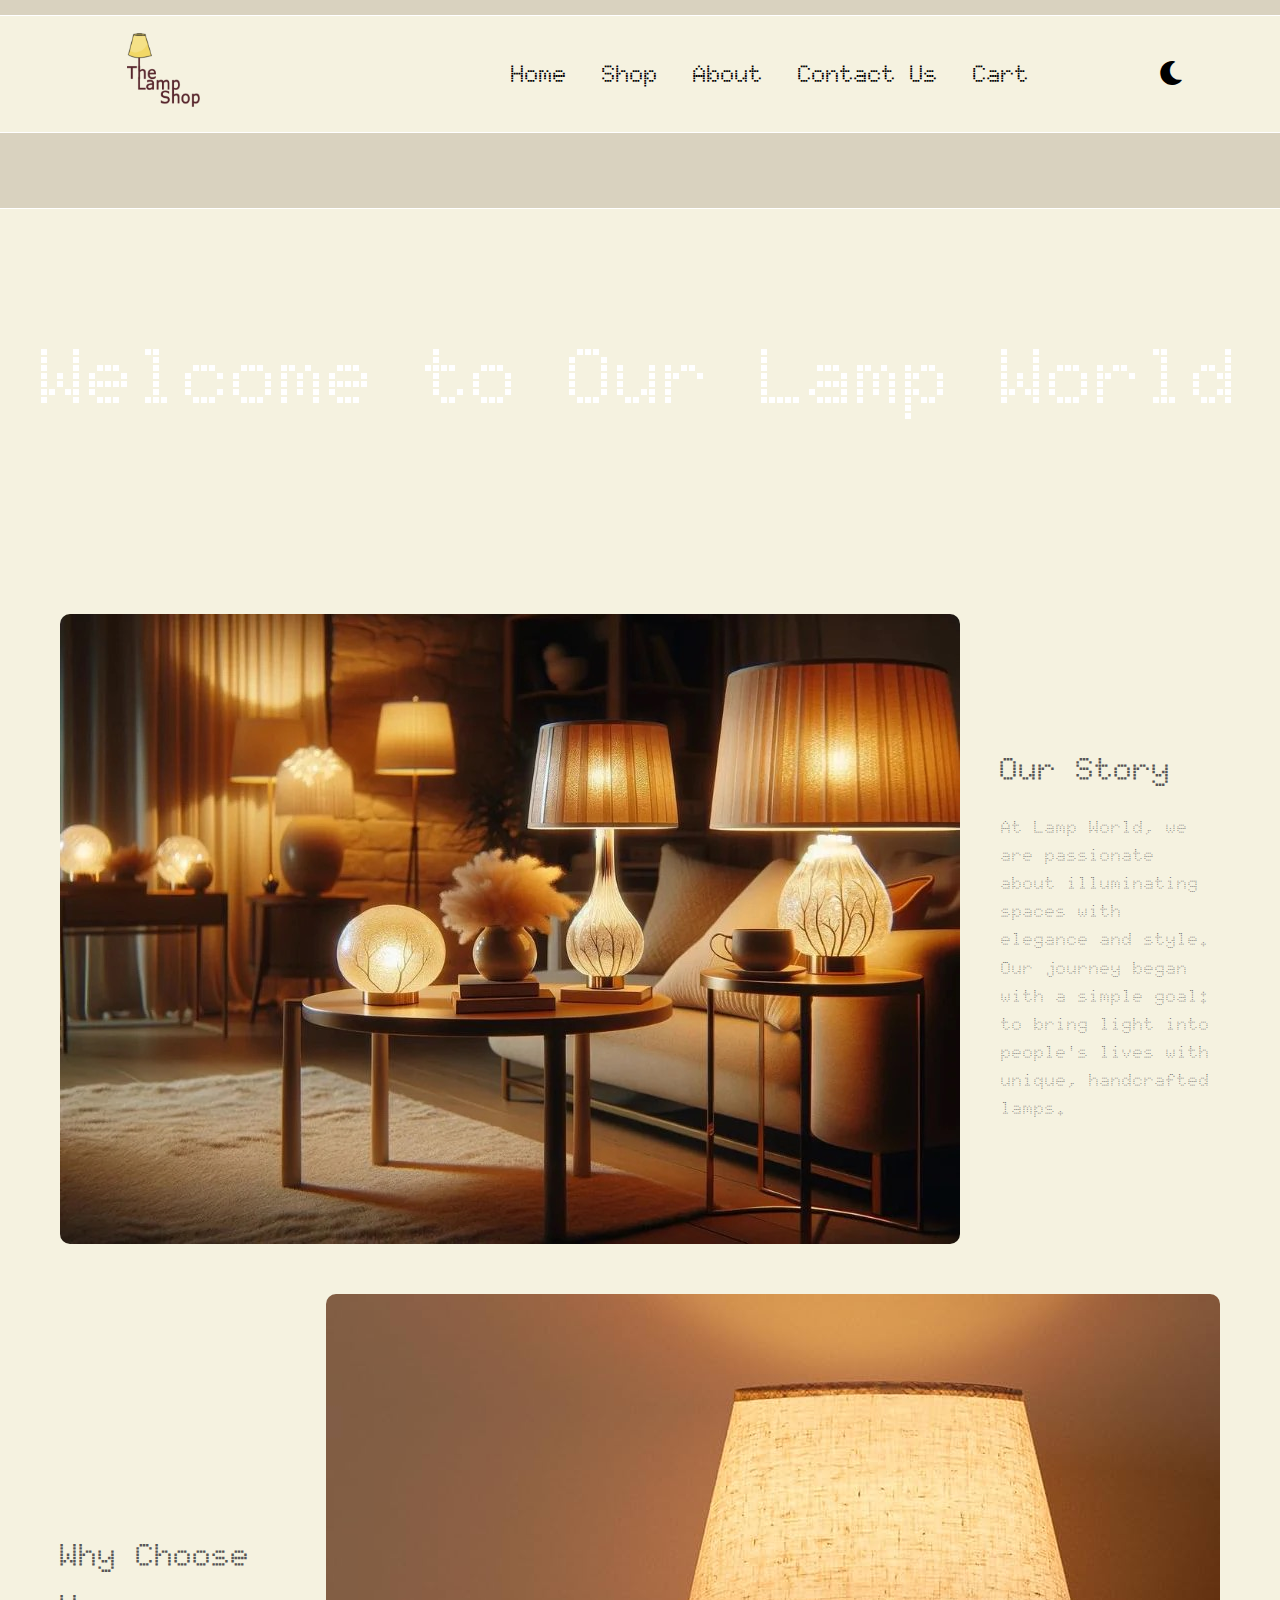
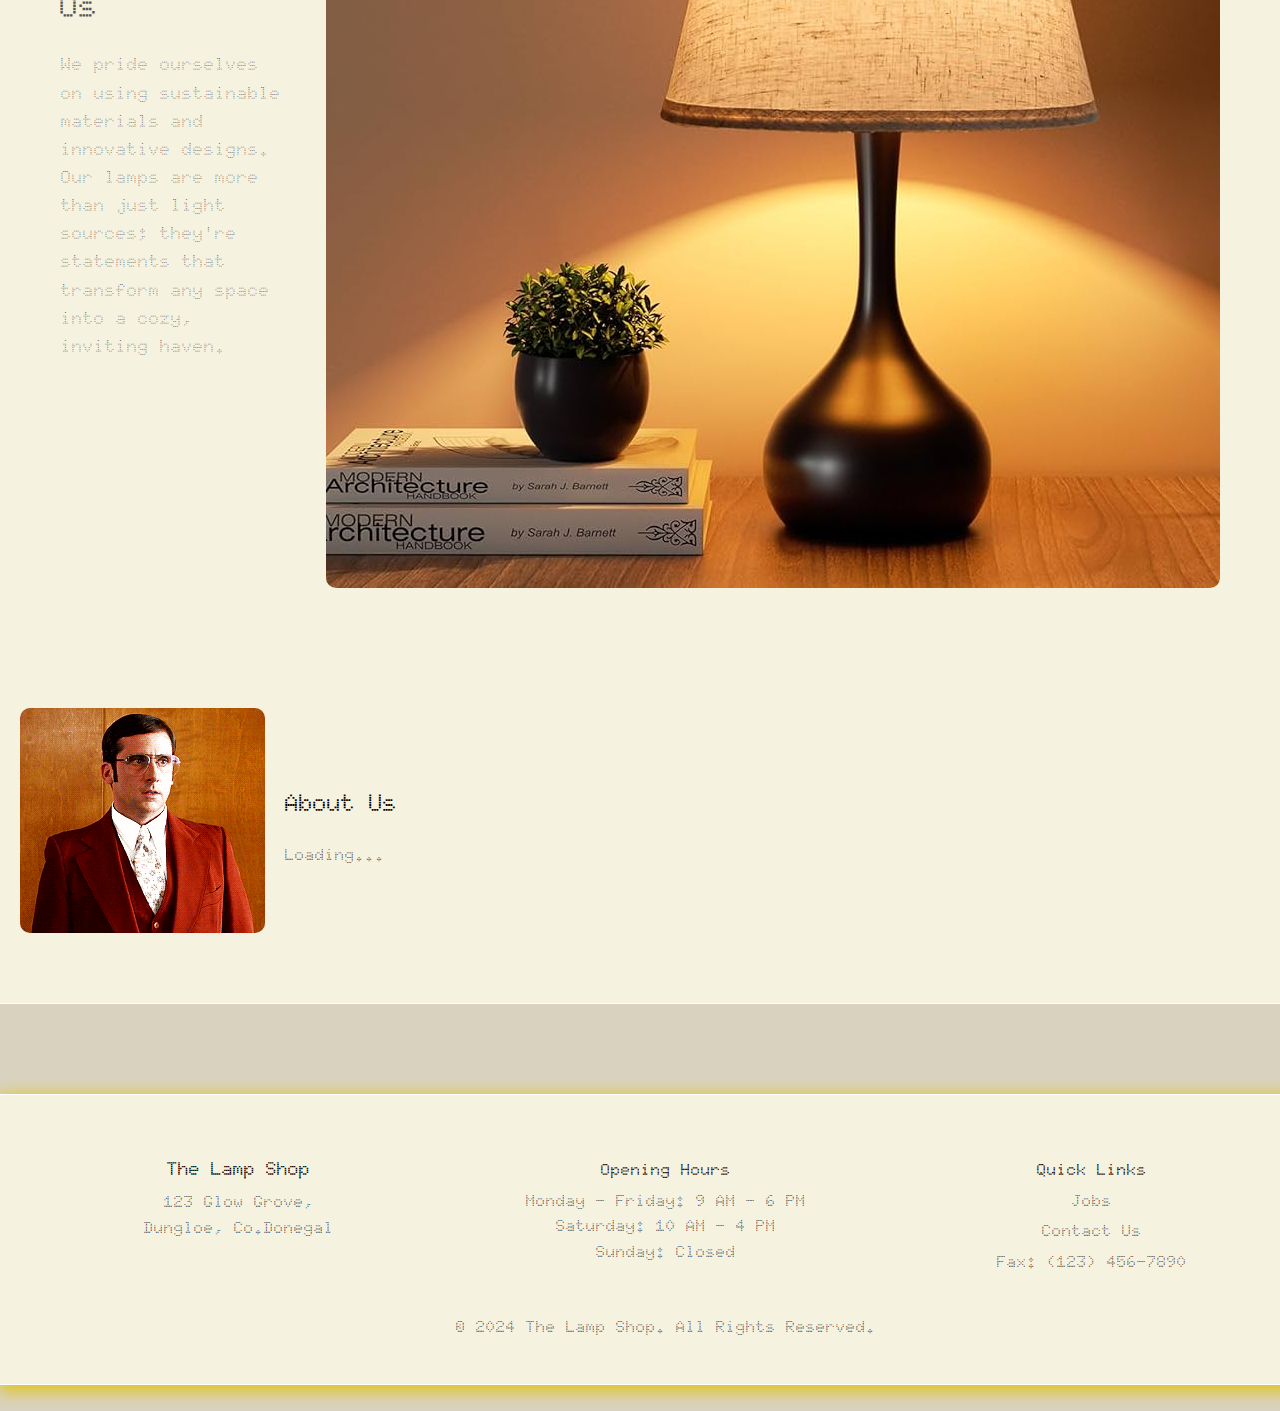
==== about/about.html @ cdb64dfd "Update about.html" ====
<!DOCTYPE html>
<html lang="en">
<head>
    <meta charset="UTF-8">
    <meta name="viewport" content="width=device-width, initial-scale=1.0">
    <title>About Us</title>
    <link rel="stylesheet" href="about.css">
    <link rel="stylesheet" href="../styles.css">

	<!-- Font imports -->
    <link rel="preconnect" href="https://fonts.googleapis.com">
    <link rel="preconnect" href="https://fonts.gstatic.com" crossorigin>
    <link href="https://fonts.googleapis.com/css2?family=Doto:wght@100..900&display=swap" rel="stylesheet">

    <link rel="preconnect" href="https://fonts.googleapis.com">
    <link rel="preconnect" href="https://fonts.gstatic.com" crossorigin>
    <link href="https://fonts.googleapis.com/css2?family=Doto:wght@100..900&family=Mea+Culpa&display=swap" rel="stylesheet">

    <!-- Theme icon -->
    <link href="https://cdnjs.cloudflare.com/ajax/libs/font-awesome/5.15.4/css/all.min.css" rel="stylesheet">

    <!-- Icons for the search bar -->
    <link rel="apple-touch-icon" sizes="180x180" href="../assets/icons/apple-touch-icon.png">
    <link rel="icon" type="image/png" sizes="32x32" href="../assets/icons/favicon-32x32.png">
    <link rel="icon" type="image/png" sizes="16x16" href="../assets/icons/favicon-16x16.png">
    <link rel="manifest" href="../assets/icons/site.webmanifest">

</head>
<body>

    <!-- Navbar -->
    <div class="first">
        <div class="nav-container sec">
            <div class="logo-container">
                <img class="logo" id="logoSmall" src="../assets/logo.png" alt="The Lamp Shop Logo">
            </div>
            <div class="menu-container">
                <ul class="menu">
                    <li><a href="../index.html">Home</a></li>
                    <li><a href="../shop/shop.html">Shop</a></li>
                	<li><a href="about.html">About</a></li>
		    	    <li><a href="../contact/contact.html">Contact Us</a></li>
			        <li><a href="../cart/cart.html">Cart</a></li>
                </ul>
            </div>
            <button id="theme-toggle">
                <i id="theme-icon" class="fas fa-moon"></i>
            </button>
        </div>
    </div>

    <div class="sec">
        <div class="banner">
            <h1>Welcome to Our Lamp World</h1>
        </div>
    
        <!-- About Section -->
    <section class="about">
        <!-- First Row: Text on the right, image on the left -->
        <div class="about-row">
            <img src="../assets/generic/multiple-lamps.jpg" alt="Lamp Showcase" class="about-image">
            <div class="about-text">
                <h2>Our Story</h2>
                <p>
                    At Lamp World, we are passionate about illuminating spaces with elegance and style. Our journey began with a simple goal: to bring light into people's lives with unique, handcrafted lamps.
                </p>
            </div>
        </div>

        <!-- Second Row: Text on the left, image on the right -->
        <div class="about-row">
            <div class="about-text">
                <h2>Why Choose Us</h2>
                <p>
                    We pride ourselves on using sustainable materials and innovative designs. Our lamps are more than just light sources; they're statements that transform any space into a cozy, inviting haven.
                </p>
            </div>
            <img src="../assets/generic/plant-lamp.jpg" alt="Elegant Lamp Design" class="about-image">
        </div>
    </section>

	<!-- About Info -->
	<div class="about-row">
  	  <!-- Image -->
  	  <div class="about-image-container">
   	     <img class="about-image" src="../assets/iLoveLamp.gif" alt="About Us">
  	  </div>

   	 <!-- Description -->
   	 <div class="about-text-json">
    	    <h2>About Us</h2>
    	    <p id="about-section">Loading...</p>
   	 </div>
	</div>

    </div>

    <!-- Footer -->
    <div class="footer-container sec">
        <div class="footer-content">
            <div class="footer-section company-info">
                <h3>The Lamp Shop</h3>
                <p>123 Glow Grove,<br> Dungloe, Co.Donegal</p>
            </div>

            <div class="footer-section opening-hours">
                <h4>Opening Hours</h4>
                <p>Monday - Friday: 9 AM - 6 PM</p>
                <p>Saturday: 10 AM - 4 PM</p>
                <p>Sunday: Closed</p>
            </div>

            <div class="footer-section links">
                <h4>Quick Links</h4>
                <ul>
                    <li><a href="#jobs">Jobs</a></li>
                    <li><a href="#contact">Contact Us</a></li>
                    <li><a href="#fax">Fax: (123) 456-7890</a></li>
                </ul>
            </div>
        </div>

        <div class="footer-copyright">
            <p>&copy; 2024 The Lamp Shop. All Rights Reserved.</p>
        </div>
    </div>

	<script src="../script.js"></script>

</body>
</html>
---- about/about.css ----
/* Banner Styling */
.banner {
    background: url('your-banner-image.jpg') no-repeat center center/cover;
    color: white;
    text-align: center;
    padding: 50px 20px;
    font-size: 2.5rem;
    font-weight: bold;
}

/* About Section */
.about {
    max-width: 1200px;
    margin: 50px auto;
    padding: 20px;
}

/* About Rows */
.about-row {
    display: flex;
    align-items: center;
    margin-bottom: 50px;
}

.about-row:nth-child(1) {
    flex-direction: row; /* Default: Image on the left, text on the right */
}

.about-row:nth-child(0) {
    flex-direction: row-reverse; /* Alternate: Text on the left, image on the right */
}

/* Images */
.about-image {
    flex: 1;
    max-width: 100%;
    height: auto;
    border-radius: 10px;
    margin: 0 20px;
}

/* Text Content */
.about-text {
    flex: 1;
    margin: 0 20px;
}

.about-text h2 {
    font-size: 2rem;
    margin-bottom: 10px;
    color: #555;
}

.about-text p {
    font-size: 1.1rem;
    color: #666;
}

/* Responsive Design */
@media (max-width: 768px) {
    .about-row {
        flex-direction: column;
        text-align: center;
    }

    .about-row:nth-child(even) {
        flex-direction: column; /* Stacks both image and text for smaller screens */
    }

    .about-image, .about-text {
        margin: 10px 0;
    }
}
---- styles.css ----
/* We have decided to more or less keep all of the css for this project in this single css file for simplicity
We have broken the file down into global styles for every page,
and then separate sections for each page too.
We have tried to separate them as well and as clearly as we could and hopefully the layout is clear! */

/* Styles.css file for thelampshop
Project by Colm Ward & Peter Whelan
Web Design CA2
The Lamp Shop */



/*  */
/* ********* The first section is our media queries for our global elements *****************/
/*  */

/* Responsiveness for different screens */
@media (max-width: 768px) {
    .nav-container, .featured-container, .about-container, .newsletter-container, .footer-container {
        width: 90%;
    }

    .menu a {
        font-size: 1rem;
    }

    .footer-content {
        flex-direction: column;
    }

    .footer-section {
        flex: 1 1 100%;
    }
}



/*  */
/******************** Here are our global variables for the project  ***********************/
/*  */

/* Default Light Mode */
:root {
    --background-color: #d9d2bf;
    --text-color: black; /* Text colour */
    --primary-color: #f5f2e0; /* Background for sections */
    --secondary-color: #f8f7f4; /* Accent colour for gradients and highlights */
    --hover-color: #ddc630; /* Hover effect colour */
    --shadow-color: #ddc630; /* Box shadow colour */
    --border-color: rgb(255, 255, 255);
}

/* Dark Mode */
body.dark-mode {
    --background-color: #1b1b1a;
    --text-color: #ffffff;
    --primary-color: #292623;
    --secondary-color: #171717;
    --hover-color: #9c5e16; /* Hover effect colour */
    --shadow-color: #6b5f2e; /* Box shadow colour */
    --border-color: rgb(0, 0, 0);
}


.theme-button {
    background-color: var(--primary-color);
    color: var(--text-color);
    border: none;
    padding: 10px 15px;
    border-radius: 55px;
    cursor: pointer;
    transition: ease-in-out 0.3s;
}

.theme-button:hover {
    color: var(--secondary-color);
    transform: scale(1.2);
}

/* Icon styles */
#theme-toggle {
    background: none;
    border: none;
    cursor: pointer;
    font-size: 24px;
}

#theme-icon {
    color: var(--text-color); /* Changes based on the mode */
}

/* Global styling */
body {
    width: 100%;
    margin: 0;
    padding: 0;
    background-color: var(--background-color);
    color: var(--text-color);
    font-family: "Doto";
    /* background: linear-gradient(to right, var(--primary-color), var(--secondary-color)); */
    overflow-x: hidden;
    justify-content: center;
    line-height: 1.6;
}

/* For the about paragraph */
p {
    padding: 0.25%;
    font-size: 1rem;
}

a {
    text-decoration: none;
}

.sec {
    background-color: var(--primary-color);
    width: 100%;
    border-top: .5px solid var(--border-color);
    border-bottom: .5px solid var(--border-color);
    transition: ease-in-out 0.2s;
    margin-bottom: 10vh;
    padding-bottom: 1%;
}

.sec:hover {
    box-shadow: var(--shadow-color) 5px 5px 55px 5px;
}



/*  */
/* Navbar styling */
/*  */
.nav-container {
    display: flex;
    position: relative;
    top: 15px;
    justify-content: space-evenly;
    align-items: center;
    width: 100%;
    height: 10vh;
    padding: 1%;
}

.logo-container,
.menu-container {
    margin: 10px;
}

.logo {
    height: 35%;
    width: 35%;
    transition: ease-in-out .2s;
}

.logo:hover {
    transform: scale(1.025);
}

.menu {
    list-style: none;
    display: flex;
    gap: 15px;
}

.menu li {
    display: inline;
    transition: transform 0.3s ease;
}

.menu a {
    text-decoration: none;
    color: var(--text-color);
    font-weight: bold;
    font-size: 1.5rem;
    padding: 5px 10px;
    transition: border-bottom 0.3s ease, transform 0.3s ease;
}

.menu a:hover {
    color: var(--hover-color);
}

.menu li:hover {
    transform: scale(1.1);
}



/*  */
/* Featured container */
/*  */
.shopBy-container,
.inspiration-container,
.featured-container {
    background-color: var(--primary-color);
    height: 65vh;
    text-align: center;
}

.shopBy-container {
    height: 45vh;
}

.shopBy-room-container {
    display: grid;
    grid-template-columns: repeat(4, 1fr); /* Creates 4 equal columns */
    gap: 20px; /* Adds space between the columns */
    justify-items: center; /* Centers the content in each grid item */
    align-items: center; /* Vertically aligns content in each grid item */
    width: 100%; /* Ensures the container spans its parent width */
    max-width: 100%; /* Ensures content doesn't overflow */
    height: auto;
    text-align: center;
}

.shopBy-img {
    width: 30vh;
    height: 30vh;
    object-fit: cover;
    transition: ease-in-out 0.3s;
}

.card-body,
.card-title{
    justify-content: center;
}



/* Title styling */
.inspo-title,
.feat-title {
    display: flex;
    justify-content: center;
    width: 100%;
}

/* Carousel container styling */
.carousel-container {
    width: 100%;
    height: 100%;
    overflow: hidden;
    position: relative;
    align-items: center;
}

/* Carousel styling */
.carousel {
    display: flex;
    transition: transform 0.4s ease-in-out;
    width: calc(100% * 5);
    height: 90%;
    gap: 40px;
}

/* Styling for individual images */
.feat-img {
    width: 25vw;
    height: 25vw;
    object-fit: cover;
    transition: ease-in-out 0.3s;
}


.feat-img:hover {
    transform: scale(1.1);
}

/* Hover effect to pause the animation */
.carousel-container:hover .carousel {
    animation-play-state: paused;
}

/* Animation for moving the carousel continuously */
@keyframes moveCarousel {
    0% {
        transform: translateX(0);
    }
    100% {
        transform: translateX(-30%);
    }
}

/* Animation for the carousel */
.carousel {
    animation: moveCarousel 30s linear infinite;
}



/*  */
/* About container */
/*  */
.about-container {
    display: flex;
    flex-wrap: wrap;
    align-items: center;
    justify-content: space-between;
    background-color: var(--primary-color);
}

.about-title {
    text-align: center;
    width: 100%;
    color: var(--text-color);
    margin-bottom: 1rem;
}

.about-description {
    flex: 1 1 55%;
    color: var(--text-color);
    line-height: 1.6;
    margin-right: 2%;
}

.about-img-contain {
    flex: 1 1 40%;
    display: flex;
    justify-content: center;
    align-items: center;
}

.about-img {
    max-width: 100%;
    height: auto;
    border-radius: 8px;
    box-shadow: var(--shadow-color) 4px 4px 14px 4px;
}



/*  */
/* Newsletter container */
/*  */
.newsletter-container {
    background-color: var(--primary-color);
    padding: 5%;
    margin: 5% auto;
    height: 30vh;
    box-shadow: var(--shadow-color) 4px 4px 14px 4px;
    text-align: center;
}

.newsletter-container h2 {
    margin-bottom: 10px;
    color: var(--text-color);
}

.newsletter-container p {
    margin-bottom: 15px;
    color: var(--text-color);
}

.newsletter-container input {
    display: block;
    width: 50%;
    margin: 10px auto;
    padding: 10px;
    font-size: 14px;
    border: 1px solid var(--text-color);
    border-radius: 4px;
}

.newsletter-container button {
    background-color: var(--secondary-color);
    color: var(--text-color);
    border: none;
    padding: 10px 15px;
    font-size: 14px;
    border-radius: 4px;
    cursor: pointer;
    transition: background-color 0.3s;
}

.newsletter-container button:hover {
    background-color: var(--hover-color);
    color: var(--primary-color);
}

.hidden {
    display: none;
}

#confirmation-message {
    color: var(--hover-color);
    font-weight: bold;
    margin-top: 20px;
}



/*  */
/* Footer styling */
/*  */
.footer-container {
    background-color: var(--primary-color);
    color: var(--text-color);
    text-align: center;
    padding: 2%;
    margin: 2% auto;
    box-shadow: var(--shadow-color) 4px 4px 14px 4px;
}

.footer-content {
    display: flex;
    justify-content: space-between;
    flex-wrap: wrap;
    padding: 5px 0;
}

.footer-section {
    flex: 1 1 30%;
    margin: 10px;
}

.footer-section h3, .footer-section h4 {
    margin-bottom: 5px;
    font-weight: bold;
    color: var(--text-color);
}

.footer-section p, .footer-section ul, .footer-section li {
    margin: 0;
    padding: 0;
    line-height: 1.6;
    color: var(--text-color);
}

.footer-section ul {
    list-style: none;
    padding-left: 0;
}

.footer-section ul li {
    margin-bottom: 5px;
}

.footer-section ul li a {
    color: var(--text-color);
    text-decoration: none;
    transition: color 0.3s ease;
}

.footer-section ul li a:hover {
    color: var(--hover-color);
}

.footer-copyright {
    margin-top: 5px;
    font-size: 0.8rem;
    color: var(--text-color);
}

/* Responsiveness for different screens */
@media (max-width: 768px) {
    .nav-container, .featured-container, .about-container, .newsletter-container, .footer-container {
        width: 90%;
    }

    .menu a {
        font-size: 1rem;
    }

    .footer-content {
        flex-direction: column;
    }

    .footer-section {
        flex: 1 1 100%;
    }
}
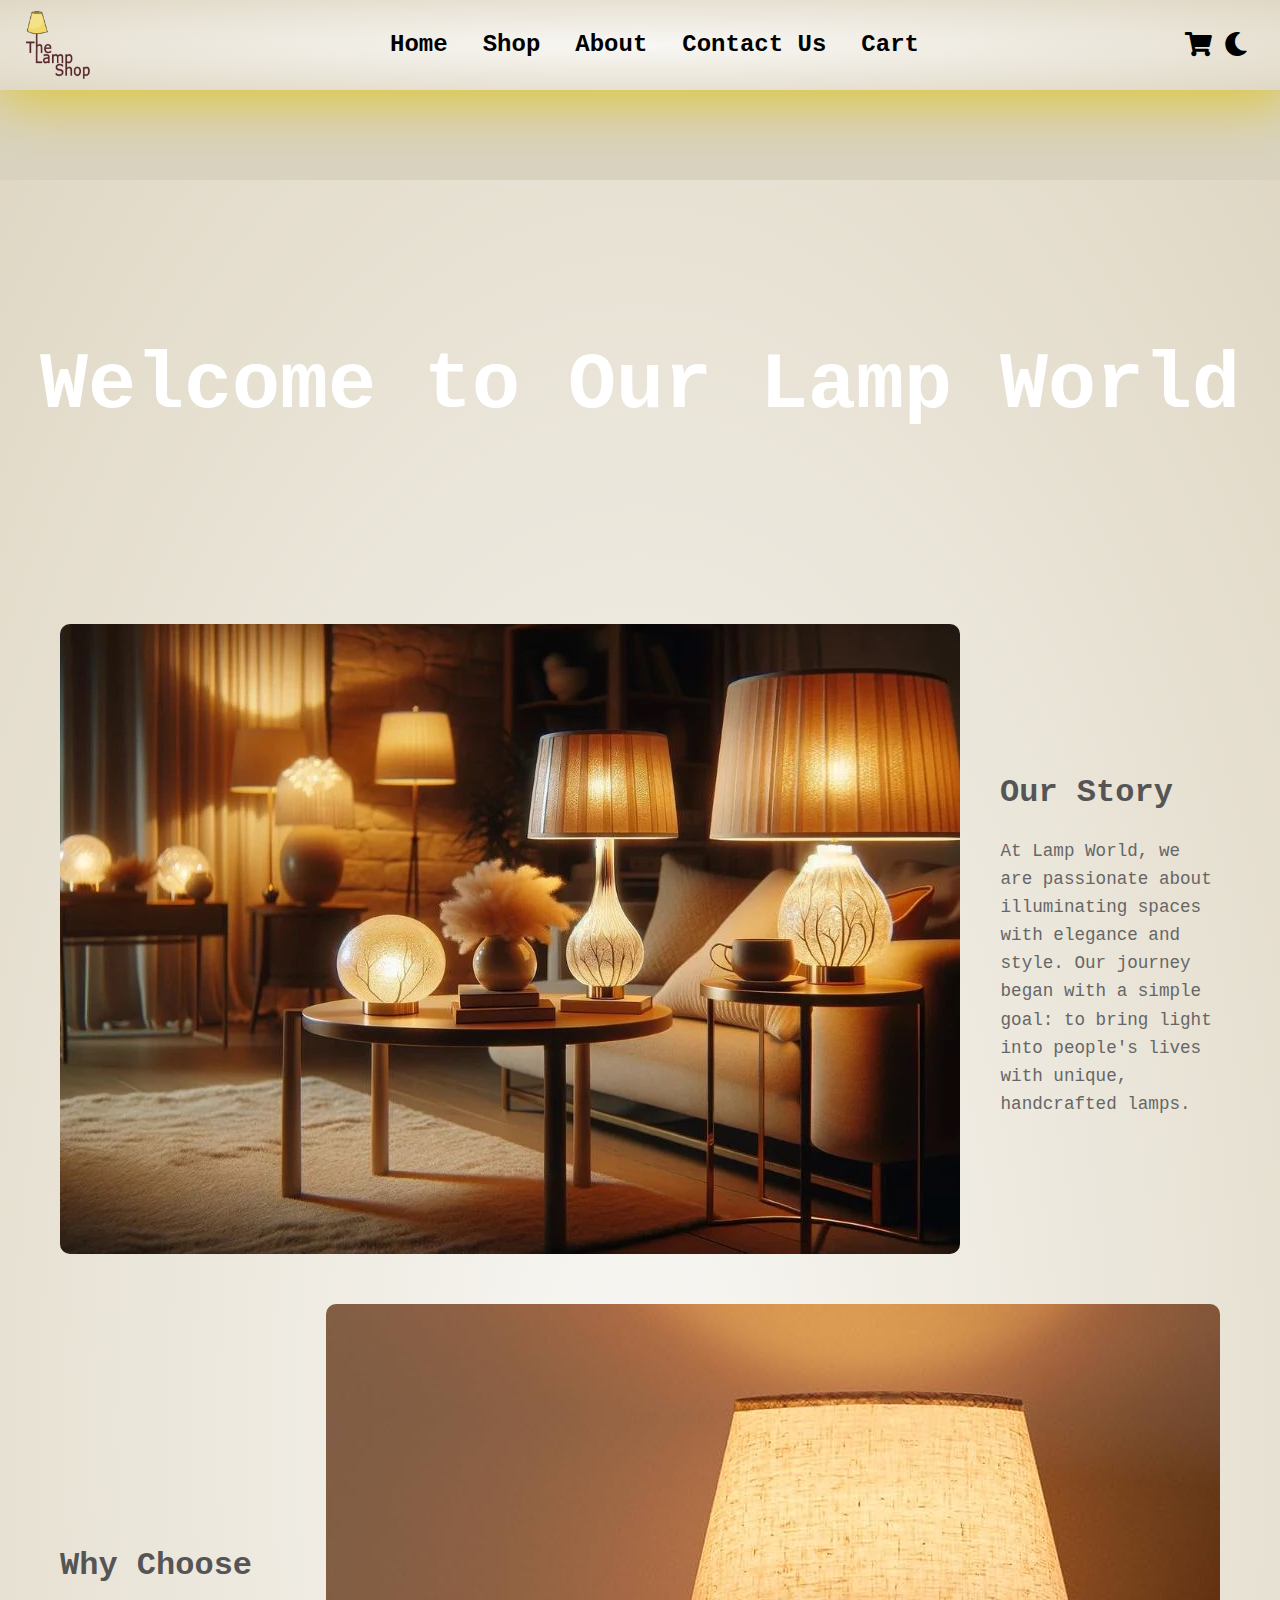
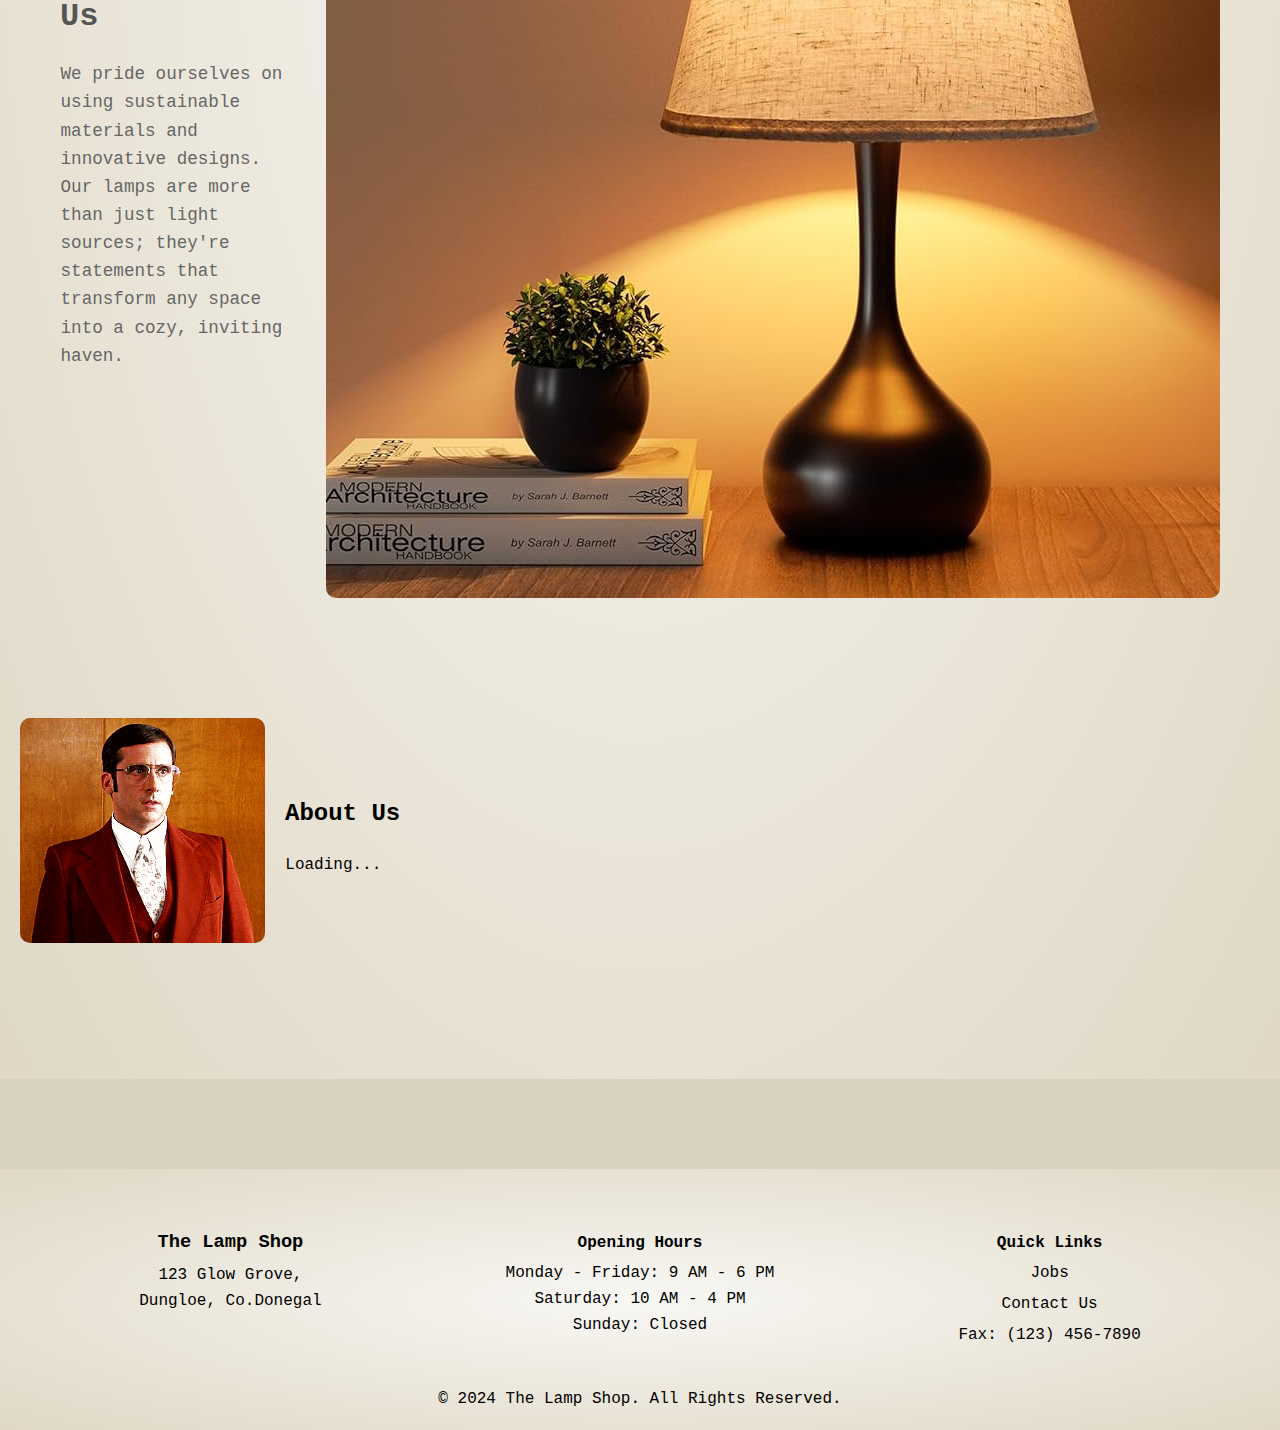
==== commit 6f2d722b: "Update about.html" ====
--- a/about/about.html
+++ b/about/about.html
@@ -42,6 +42,20 @@
 		    	    <li><a href="../contact/contact.html">Contact Us</a></li>
 			        <li><a href="../cart/cart.html">Cart</a></li>
                 </ul>
+            </div>
+		<div class="cart-container">
+                <button class="cart-button">
+                    <i class="fas fa-shopping-cart"></i>
+                </button>
+                <div class="cart-dropdown">
+                    <h4>Your Cart</h4>
+                    <ul>
+                        <li>Item 1 - $10.00</li>
+                        <li>Item 2 - $15.00</li>
+                        <li>Item 3 - $20.00</li>
+                    </ul>
+                    <button class="checkout-button">Checkout</button>
+                </div>
             </div>
             <button id="theme-toggle">
                 <i id="theme-icon" class="fas fa-moon"></i>
--- a/styles.css
+++ b/styles.css
@@ -42,6 +42,7 @@
 /* Default Light Mode */
 :root {
     --background-color: #d9d2bf;
+    --off-background-color: #e0d8c5;
     --text-color: black; /* Text colour */
     --primary-color: #f5f2e0; /* Background for sections */
     --secondary-color: #f8f7f4; /* Accent colour for gradients and highlights */
@@ -53,6 +54,7 @@
 /* Dark Mode */
 body.dark-mode {
     --background-color: #1b1b1a;
+    --off-background-color: #1c1c1b;
     --text-color: #ffffff;
     --primary-color: #292623;
     --secondary-color: #171717;
@@ -62,7 +64,213 @@
 }
 
 
+/* .theme-button {
+    background-color: var(--primary-color);
+    color: var(--text-color);
+    border: none;
+    padding: 10px 15px;
+    border-radius: 55px;
+    cursor: pointer;
+    transition: ease-in-out 0.3s;
+} */
+
+
+/* Global styling */
+body {
+    width: 100%;
+    margin: 0;
+    padding: 0;
+    background-color: var(--background-color);
+    color: var(--text-color);
+    font-family: "Source Code Pro", monospace;
+    /* background: linear-gradient(to right, var(--primary-color), var(--secondary-color)); */
+    overflow-x: hidden;
+    justify-content: center;
+    line-height: 1.6;
+}
+
+/* For the about paragraph */
+p {
+    padding: 0.25%;
+    font-size: 1rem;
+}
+
+a {
+    color: var(--text-color);
+    text-decoration: none;
+}
+
+.sec {
+    background-image: radial-gradient(var(--secondary-color), var(--off-background-color));
+    width: 100%;
+    max-width: 100vw;
+    align-items: center;
+    justify-content: center;
+    /* border-top: .5px solid var(--border-color); */
+    /* border-bottom: .5px solid var(--border-color); */
+    transition: ease-in-out 0.2s;
+    margin: 0 auto;
+    margin-bottom: 10vh;
+    padding-top: 3%;
+    padding-bottom: 6%;
+    overflow: hidden;
+    box-sizing: border-box;
+    transition: ease-in-out 0.2s;
+}
+
+.sec:hover {
+    box-shadow: var(--shadow-color) 5px 5px 55px 5px;
+}
+
+
+
+
+
+/*  */
+/* ************* Sale Banner ****************** */
+/*  */
+.sale-banner {
+    position: relative; /* Allows layering for the overlay */
+    background-image: url('https://images.stockcake.com/public/3/b/6/3b673e66-040c-45a3-bdfc-167e55aa8f73_large/cozy-reading-spot-stockcake.jpg'); /* Replace with your image path */
+    background-size: cover; /* Makes the image cover the entire banner */
+    background-position: center; /* Centers the image */
+    background-repeat: no-repeat; /* Ensures no tiling of the image */
+}
+
+.sale-banner1 {
+    font-size: 5rem;
+    font-family: "Mea Culpa";
+    text-align: center;
+    color: rgb(246, 242, 219);
+    text-shadow: rgb(0, 0, 0) 1px 0px 0px, rgb(0, 0, 0) 0.540302px 0.841471px 0px, rgb(0, 0, 0) -0.416147px 0.909297px 0px, rgb(0, 0, 0) -0.989992px 0.14112px 0px, rgb(0, 0, 0) -0.653644px -0.756802px 0px, rgb(0, 0, 0) 0.283662px -0.958924px 0px, rgb(0, 0, 0) 0.96017px -0.279415px 0px;
+}
+
+.sale-banner2 {
+    font-size: 6rem;
+    font-family: "Mea Culpa";
+    text-align: center;
+    color: rgb(246, 242, 219);
+    text-shadow: rgb(0, 0, 0) 1px 0px 0px, rgb(0, 0, 0) 0.540302px 0.841471px 0px, rgb(0, 0, 0) -0.416147px 0.909297px 0px, rgb(0, 0, 0) -0.989992px 0.14112px 0px, rgb(0, 0, 0) -0.653644px -0.756802px 0px, rgb(0, 0, 0) 0.283662px -0.958924px 0px, rgb(0, 0, 0) 0.96017px -0.279415px 0px;
+}
+
+
+
+
+
+
+
+/*  */
+/* Navbar styling */
+/*  */
+.nav-container {
+    display: flex;
+    position: relative;
+    top: 0px;
+    justify-content: space-evenly;
+    align-items: center;
+    width: 100%;
+    height: 10vh;
+    padding: 1%;
+}
+
+.nav-container {
+    display: flex;
+    justify-content: space-between;
+    align-items: center;
+    width: 100%;
+    height: 10vh;
+    padding: 0 2%; /* Space on left and right edges */
+    box-sizing: border-box; /* Ensures padding is part of total width */
+}
+
+.cart-container {
+    position: relative; /* Position relative to container */
+    display: flex;
+    align-items: center;
+}
+
+.cart-button {
+    background: none;
+    border: none;
+    font-size: 24px;
+    cursor: pointer;
+    transition: ease-in-out 0.2s;
+}
+
+.cart-button:hover {
+    transform: scale(1.1);
+}
+
+.cart-dropdown {
+    display: none; /* Hidden by default */
+    position: absolute;
+    top: 100%; /* Below the cart button */
+    right: 0;
+    background-color: white;
+    box-shadow: 0px 4px 6px rgba(0, 0, 0, 0.1);
+    border-radius: 8px;
+    padding: 15px;
+    width: 250px;
+    z-index: 1000;
+}
+
+.cart-dropdown h4 {
+    margin: 0 0 10px;
+    font-size: 18px;
+    color: #333;
+}
+
+.cart-dropdown ul {
+    list-style: none;
+    padding: 0;
+    margin: 0 0 10px;
+}
+
+.cart-dropdown ul li {
+    margin-bottom: 8px;
+    font-size: 16px;
+}
+
+.checkout-button {
+    display: block;
+    width: 100%;
+    background-color: var(--primary-color);
+    color: var(--text-color);
+    border: none;
+    padding: 10px 0;
+    border-radius: 4px;
+    cursor: pointer;
+    text-align: center;
+    transition: background-color 0.3s;
+}
+
+.checkout-button:hover {
+    background-color: var(--primary-color-hover);
+}
+
+
+.logo-container {
+    flex: 0 0 auto; /* Ensure the logo container doesn't grow or shrink */
+    display: flex;
+    align-items: center;
+    justify-content: center;
+}
+
+.logo {
+    height: 7.55vh; /* Adjusted for better scaling */
+    width: 5vw; /* Keeps aspect ratio intact */
+    transition: ease-in-out 0.2s;
+}
+
+.menu-container {
+    flex: 1; /* Allows it to grow and center properly */
+    display: flex;
+    justify-content: center; /* Centers the menu content */
+    margin: 0; /* Remove unnecessary margin */
+}
+
 .theme-button {
+    flex: 0 0 auto; /* Ensure the button doesn't grow or shrink */
     background-color: var(--primary-color);
     color: var(--text-color);
     border: none;
@@ -89,71 +297,6 @@
     color: var(--text-color); /* Changes based on the mode */
 }
 
-/* Global styling */
-body {
-    width: 100%;
-    margin: 0;
-    padding: 0;
-    background-color: var(--background-color);
-    color: var(--text-color);
-    font-family: "Doto";
-    /* background: linear-gradient(to right, var(--primary-color), var(--secondary-color)); */
-    overflow-x: hidden;
-    justify-content: center;
-    line-height: 1.6;
-}
-
-/* For the about paragraph */
-p {
-    padding: 0.25%;
-    font-size: 1rem;
-}
-
-a {
-    text-decoration: none;
-}
-
-.sec {
-    background-color: var(--primary-color);
-    width: 100%;
-    border-top: .5px solid var(--border-color);
-    border-bottom: .5px solid var(--border-color);
-    transition: ease-in-out 0.2s;
-    margin-bottom: 10vh;
-    padding-bottom: 1%;
-}
-
-.sec:hover {
-    box-shadow: var(--shadow-color) 5px 5px 55px 5px;
-}
-
-
-
-/*  */
-/* Navbar styling */
-/*  */
-.nav-container {
-    display: flex;
-    position: relative;
-    top: 15px;
-    justify-content: space-evenly;
-    align-items: center;
-    width: 100%;
-    height: 10vh;
-    padding: 1%;
-}
-
-.logo-container,
-.menu-container {
-    margin: 10px;
-}
-
-.logo {
-    height: 35%;
-    width: 35%;
-    transition: ease-in-out .2s;
-}
-
 .logo:hover {
     transform: scale(1.025);
 }
@@ -188,11 +331,114 @@
 
 
 
+
+
+/*  */
+/* ***************** Bento Box Inspo Section ***************** */
+/*  */
+
+.inspiration-container {
+    padding: 40px;
+    text-align: center;
+    width: 100%;
+    height: 100vh;
+}
+
+.bento-box {
+    display: grid;
+    grid-template-columns: repeat(6, 1fr); /* Creates six equal columns */
+    gap: 10px; /* Space between items */
+    width: 100%; /* Match the parent container width */
+    height: 80%;
+    box-sizing: border-box; /* Ensures padding and gap are accounted for */
+}
+
+.bento-item {
+    position: relative;
+    overflow: hidden;
+    border-radius: 8px; /* Optional rounded corners */
+    cursor: pointer;
+    transition: transform 0.2s ease-in-out;
+}
+
+.bento-item img {
+    width: 100%;
+    height: auto;
+    object-fit: contain;
+    transition: transform 0.2s ease-in-out;
+}
+
+.bento-item:hover img {
+    transform: scale(1.05); /* Scale up the image on hover */
+}
+
+.bento-item .overlay {
+    position: absolute;
+    top: 0;
+    left: 0;
+    width: 100%;
+    height: 100%;
+    background-color: rgba(0, 0, 0, 0.6); /* Dark overlay with 60% opacity */
+    opacity: 0; /* Start hidden */
+    transition: opacity 0.3s ease-in-out;
+}
+
+.bento-item .overlay {
+    color: rgb(234, 221, 158);
+    display: flex;
+    align-items: center;
+    justify-content: center;
+    text-align: center;
+}
+
+.bento-item:hover .overlay {
+    opacity: 1; /* Reveal overlay on hover */
+}
+
+.bento-item.large {
+    grid-column: span 3; /* Large item spans 3 columns */
+    grid-row: span 2; /* Large item spans 2 rows */
+}
+
+.bento-item.medium {
+    grid-column: span 2; /* Medium item spans 2 columns */
+    grid-row: span 1; /* Medium item spans 1 row */
+}
+
+.bento-item.small {
+    grid-column: span 1; /* Small item spans 1 column */
+    grid-row: span 1; /* Small item spans 1 row */
+}
+
+
+@media (max-width: 768px) {
+    .bento-box {
+        grid-template-columns: repeat(3, 1fr); /* Reduce to 3 columns on smaller screens */
+    }
+    .bento-item.large {
+        grid-column: span 3;
+        grid-row: span 2;
+    }
+    .bento-item.medium {
+        grid-column: span 2;
+    }
+    .bento-item.small {
+        grid-column: span 1;
+    }
+}
+
+
+
+
+
+
+
+
+
 /*  */
 /* Featured container */
 /*  */
 .shopBy-container,
-.inspiration-container,
 .featured-container {
     background-color: var(--primary-color);
     height: 65vh;
@@ -200,7 +446,7 @@
 }
 
 .shopBy-container {
-    height: 45vh;
+    height: 75vh;
 }
 
 .shopBy-room-container {
@@ -230,7 +476,6 @@
 
 
 /* Title styling */
-.inspo-title,
 .feat-title {
     display: flex;
     justify-content: center;
@@ -338,7 +583,7 @@
     background-color: var(--primary-color);
     padding: 5%;
     margin: 5% auto;
-    height: 30vh;
+    height: 60vh;
     box-shadow: var(--shadow-color) 4px 4px 14px 4px;
     text-align: center;
 }
@@ -398,9 +643,8 @@
     background-color: var(--primary-color);
     color: var(--text-color);
     text-align: center;
-    padding: 2%;
-    margin: 2% auto;
-    box-shadow: var(--shadow-color) 4px 4px 14px 4px;
+    padding: 2% 2% 0% 2%;
+    margin: 2% auto 0% auto;
 }
 
 .footer-content {
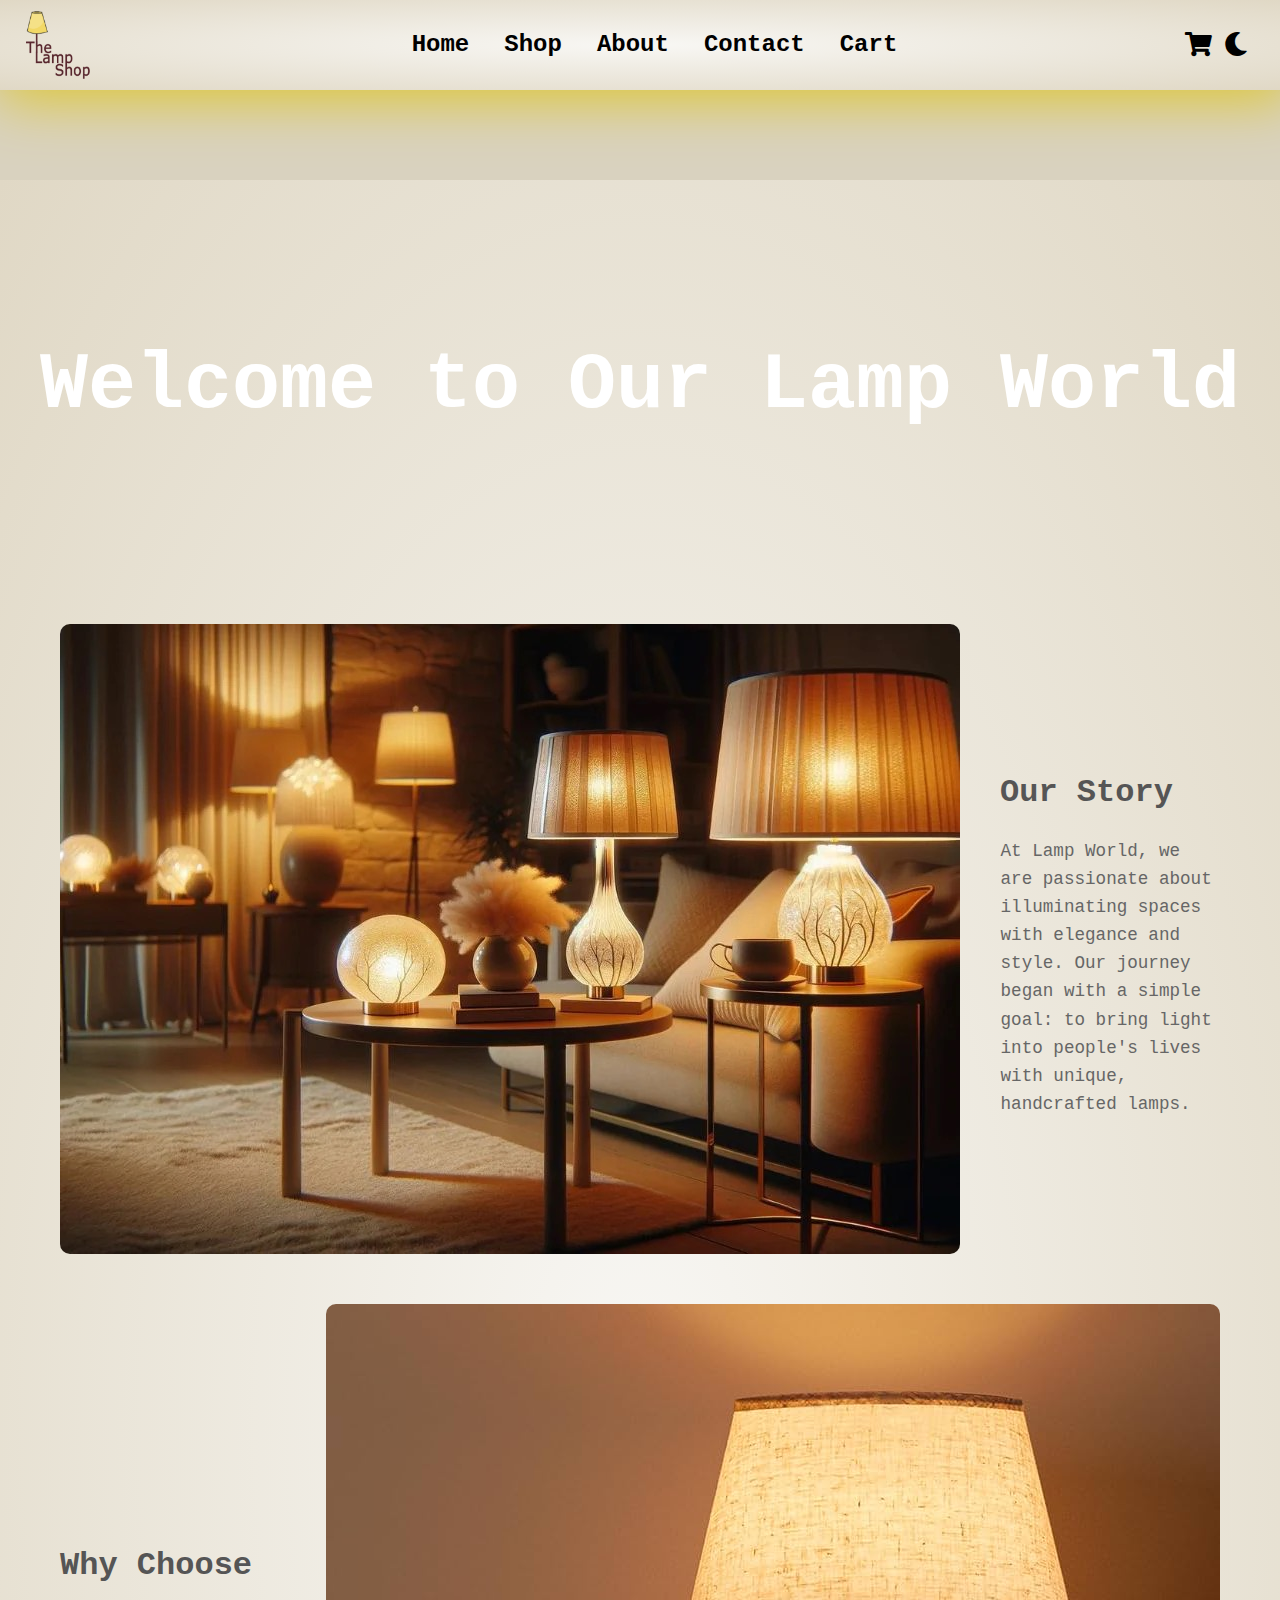
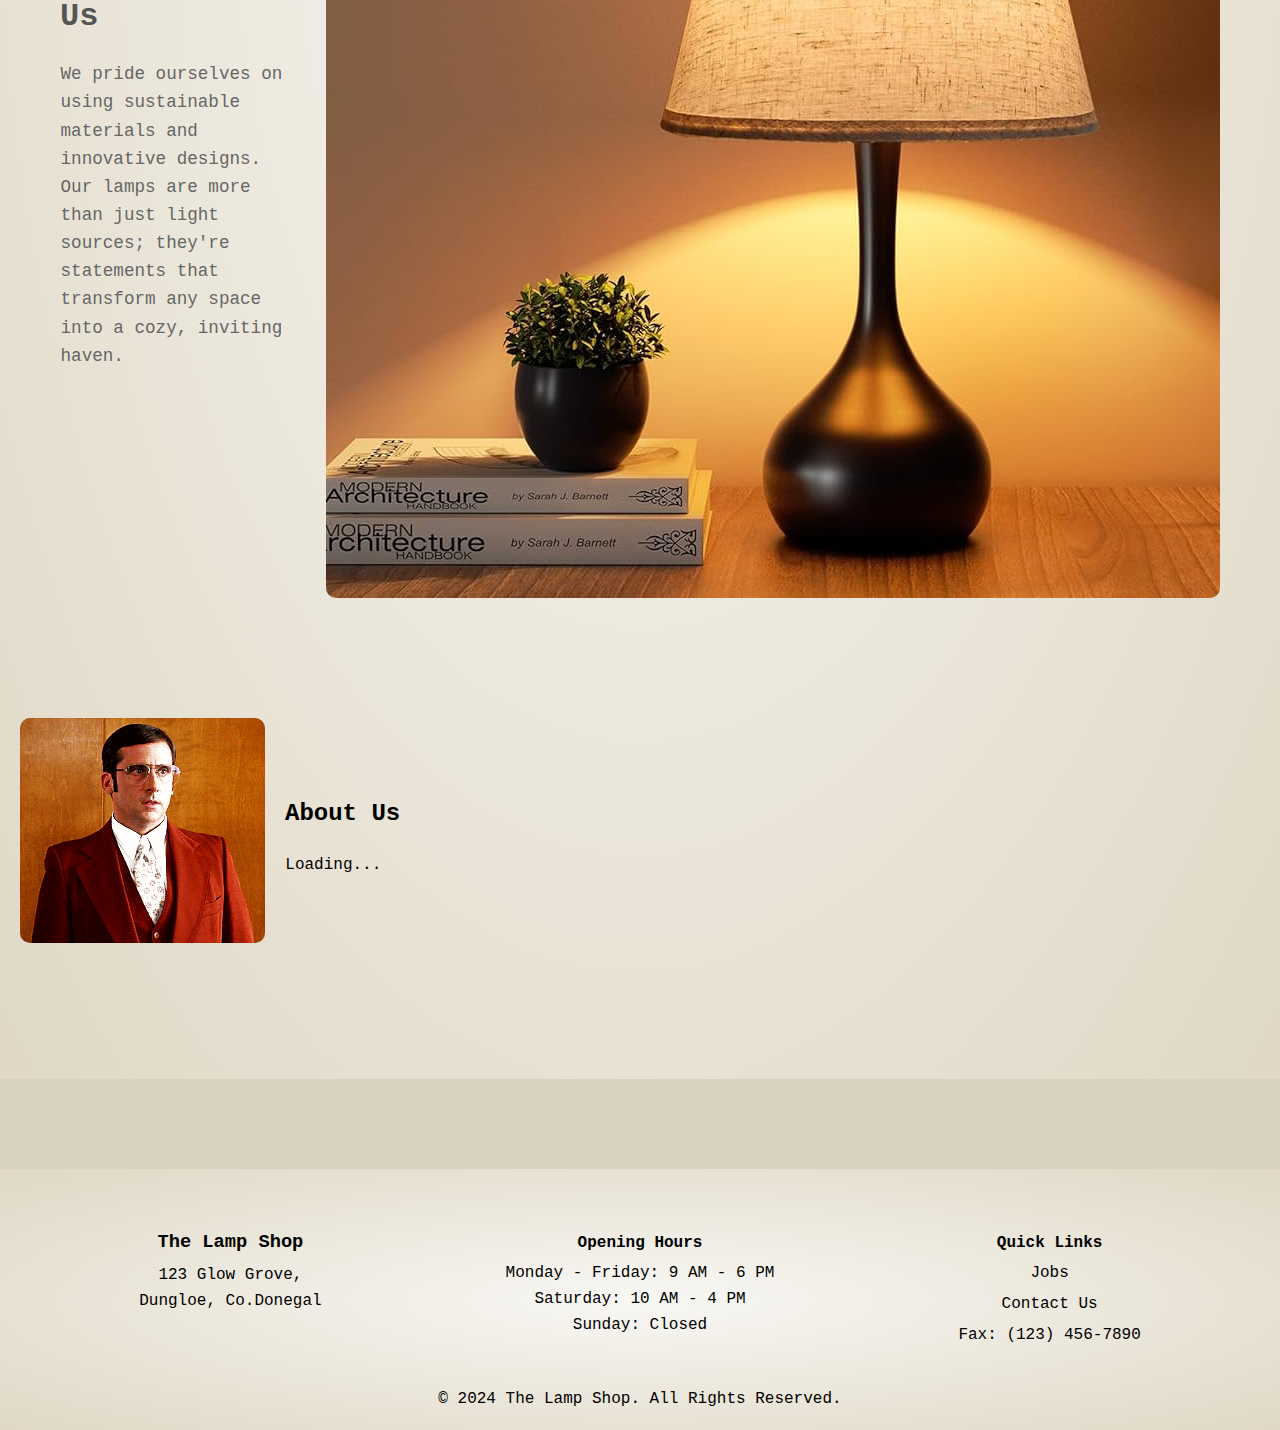
==== commit a5208bcb: "Update about.html" ====
--- a/about/about.html
+++ b/about/about.html
@@ -39,7 +39,7 @@
                     <li><a href="../index.html">Home</a></li>
                     <li><a href="../shop/shop.html">Shop</a></li>
                 	<li><a href="about.html">About</a></li>
-		    	    <li><a href="../contact/contact.html">Contact Us</a></li>
+		    	    <li><a href="../contact/contact.html">Contact</a></li>
 			        <li><a href="../cart/cart.html">Cart</a></li>
                 </ul>
             </div>
--- a/styles.css
+++ b/styles.css
@@ -169,7 +169,7 @@
     justify-content: space-evenly;
     align-items: center;
     width: 100%;
-    height: 10vh;
+    height: 12.5vh;
     padding: 1%;
 }
 
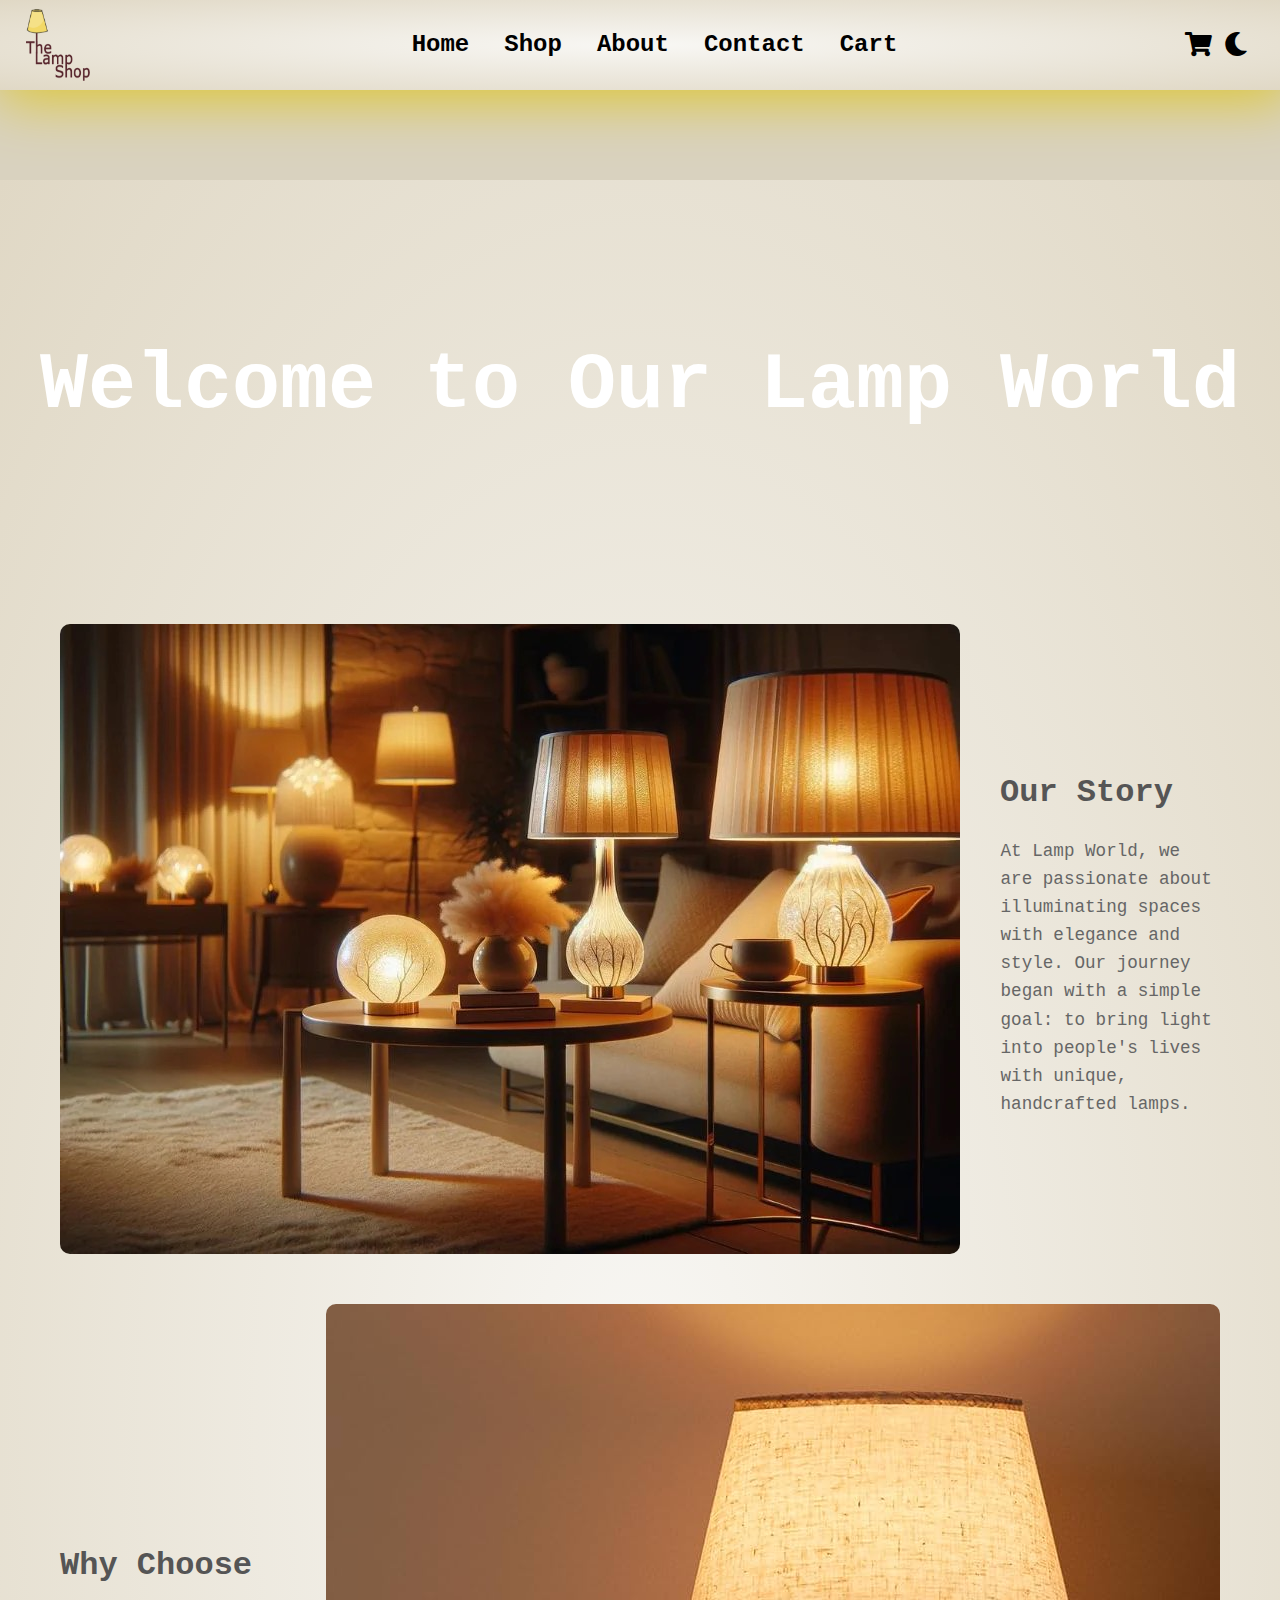
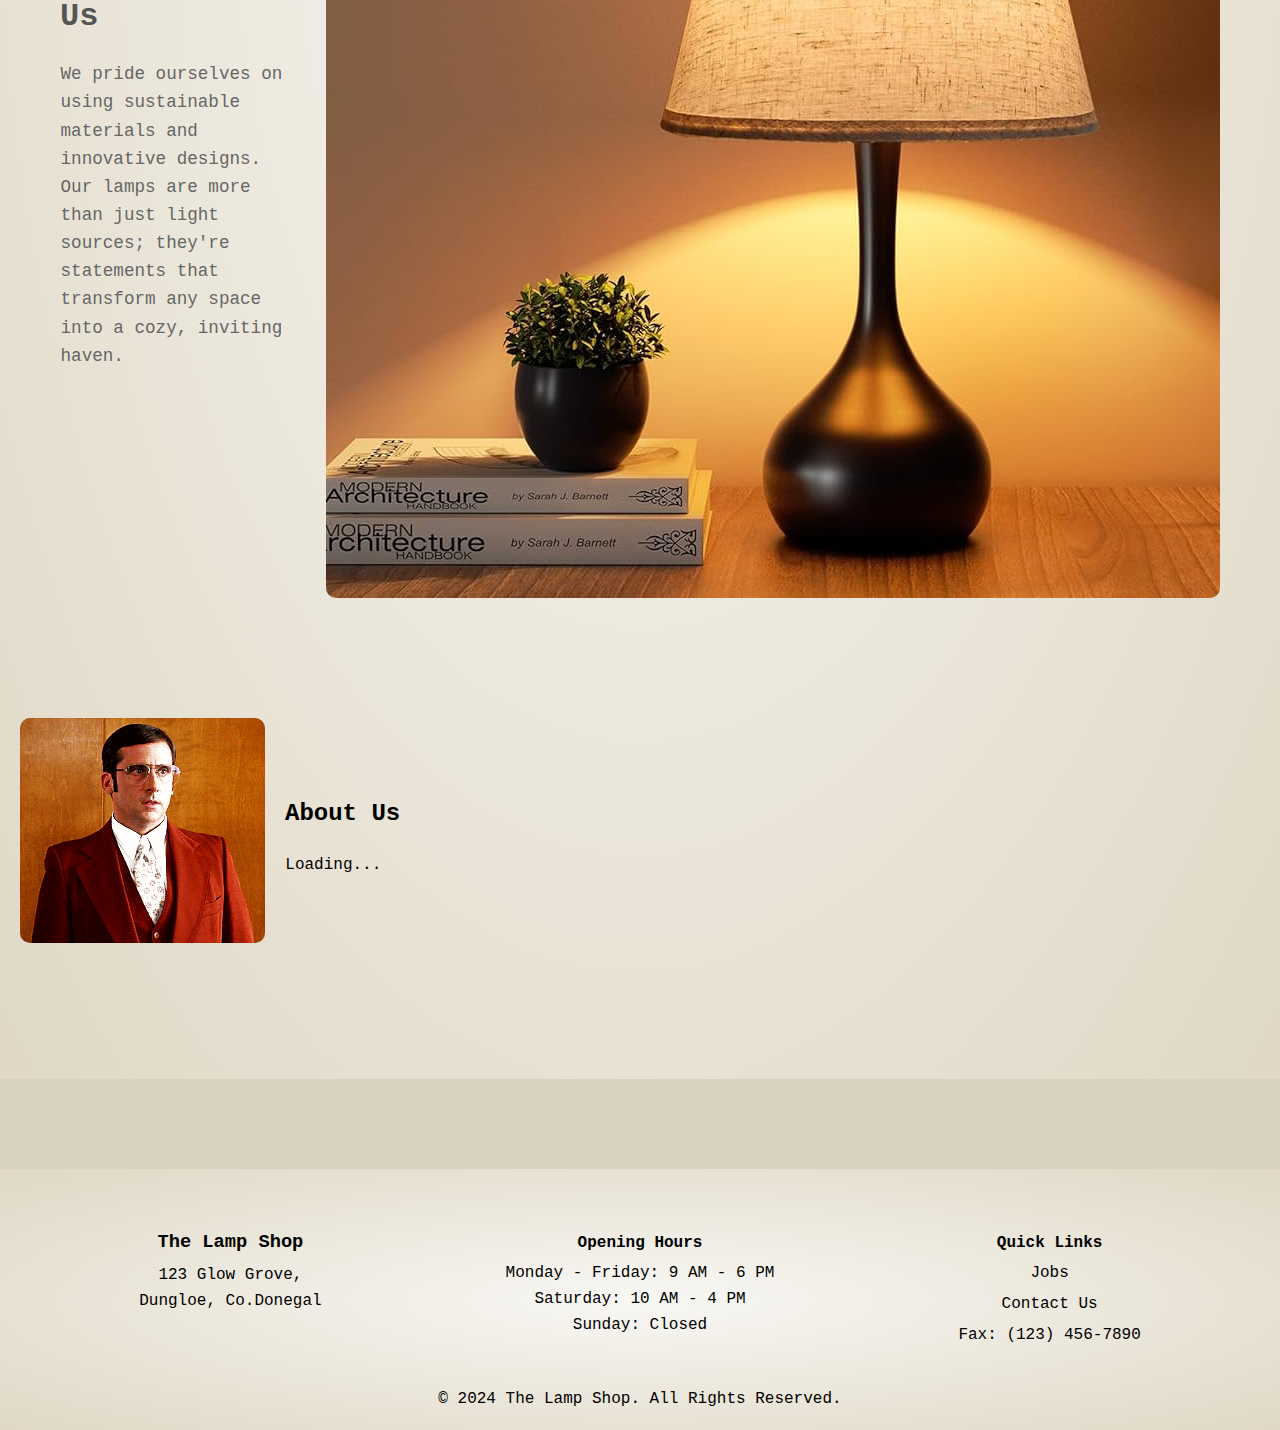
==== commit 434cbd31: "Update about.html" ====
--- a/about/about.html
+++ b/about/about.html
@@ -43,7 +43,7 @@
 			        <li><a href="../cart/cart.html">Cart</a></li>
                 </ul>
             </div>
-		<div class="cart-container">
+		<div class="cart-icon-container">
                 <button class="cart-button">
                     <i class="fas fa-shopping-cart"></i>
                 </button>
@@ -127,8 +127,8 @@
             <div class="footer-section links">
                 <h4>Quick Links</h4>
                 <ul>
-                    <li><a href="#jobs">Jobs</a></li>
-                    <li><a href="#contact">Contact Us</a></li>
+                    <li><a href="about.html">Jobs</a></li>
+                    <li><a href=../contact/contact.html">Contact Us</a></li>
                     <li><a href="#fax">Fax: (123) 456-7890</a></li>
                 </ul>
             </div>
--- a/styles.css
+++ b/styles.css
@@ -183,7 +183,7 @@
     box-sizing: border-box; /* Ensures padding is part of total width */
 }
 
-.cart-container {
+.cart-icon-container {
     position: relative; /* Position relative to container */
     display: flex;
     align-items: center;
@@ -257,7 +257,7 @@
 }
 
 .logo {
-    height: 7.55vh; /* Adjusted for better scaling */
+    height: 8vh; /* Adjusted for better scaling */
     width: 5vw; /* Keeps aspect ratio intact */
     transition: ease-in-out 0.2s;
 }
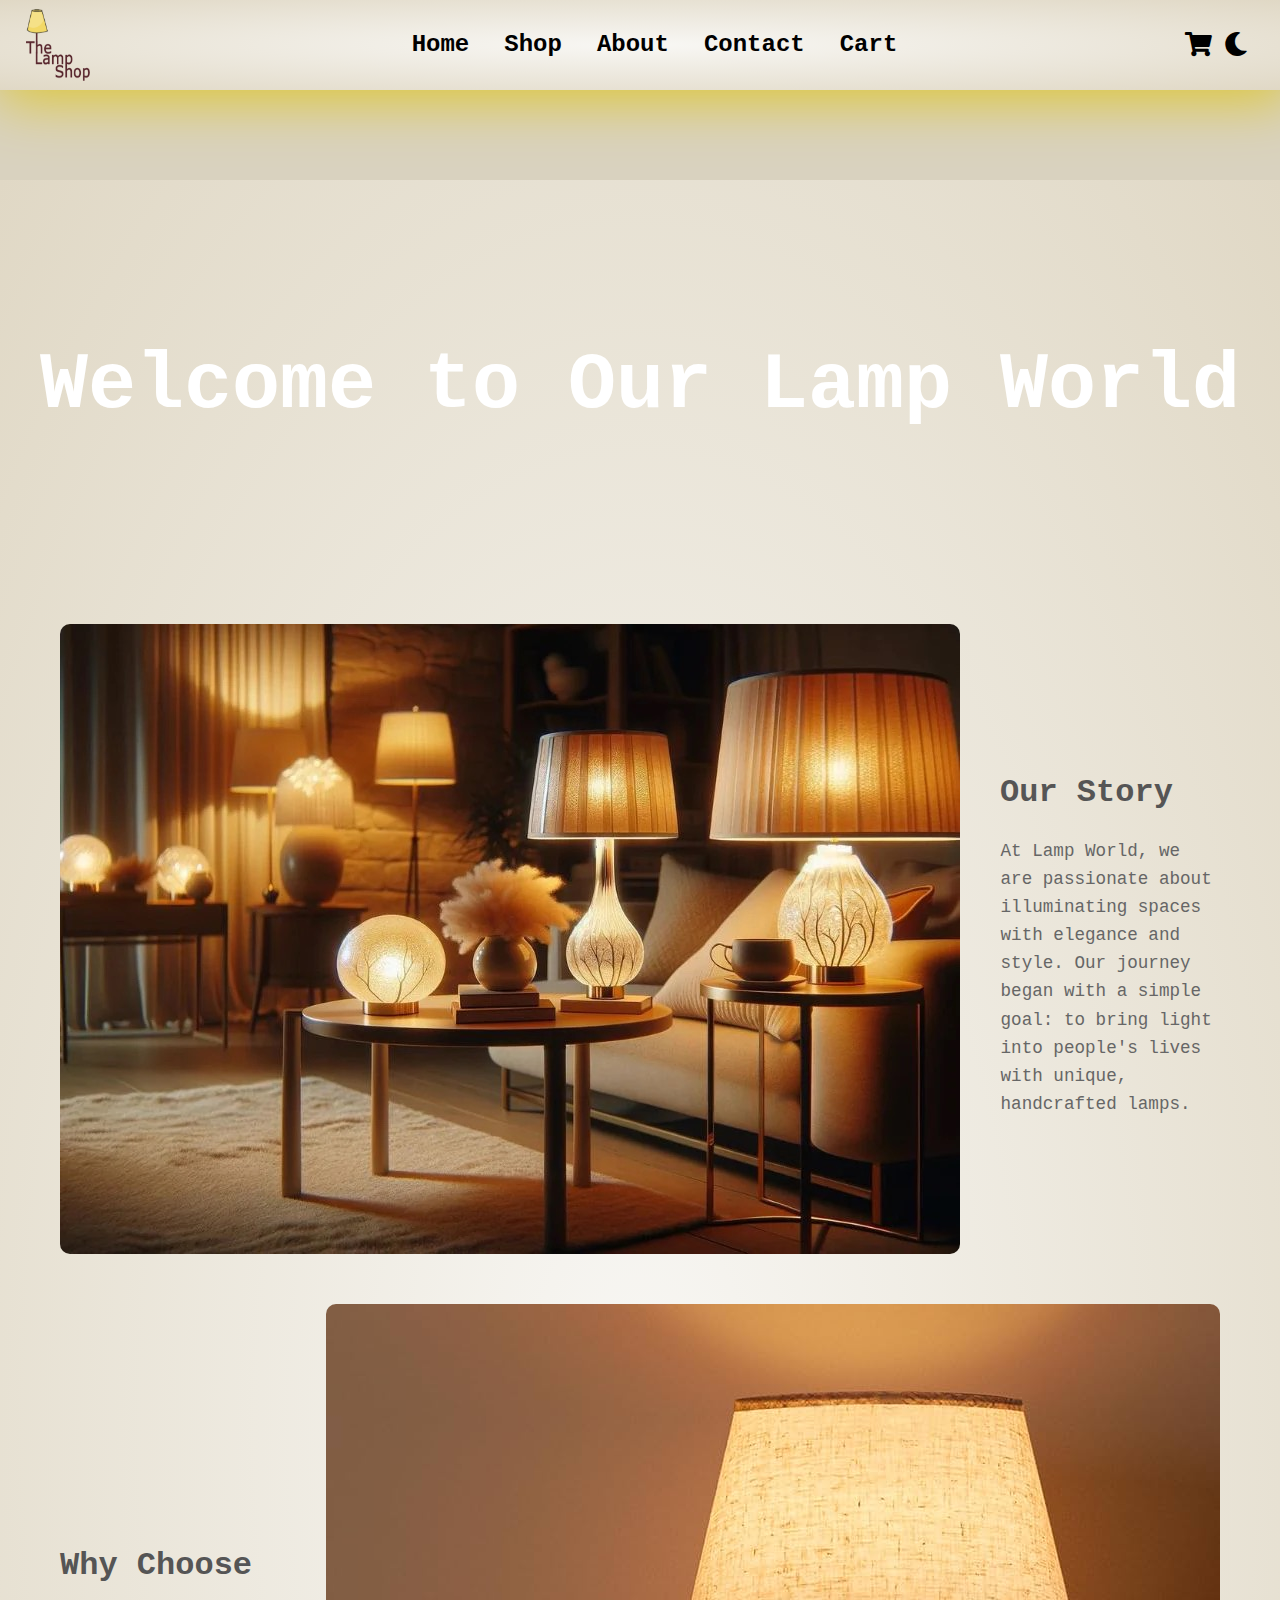
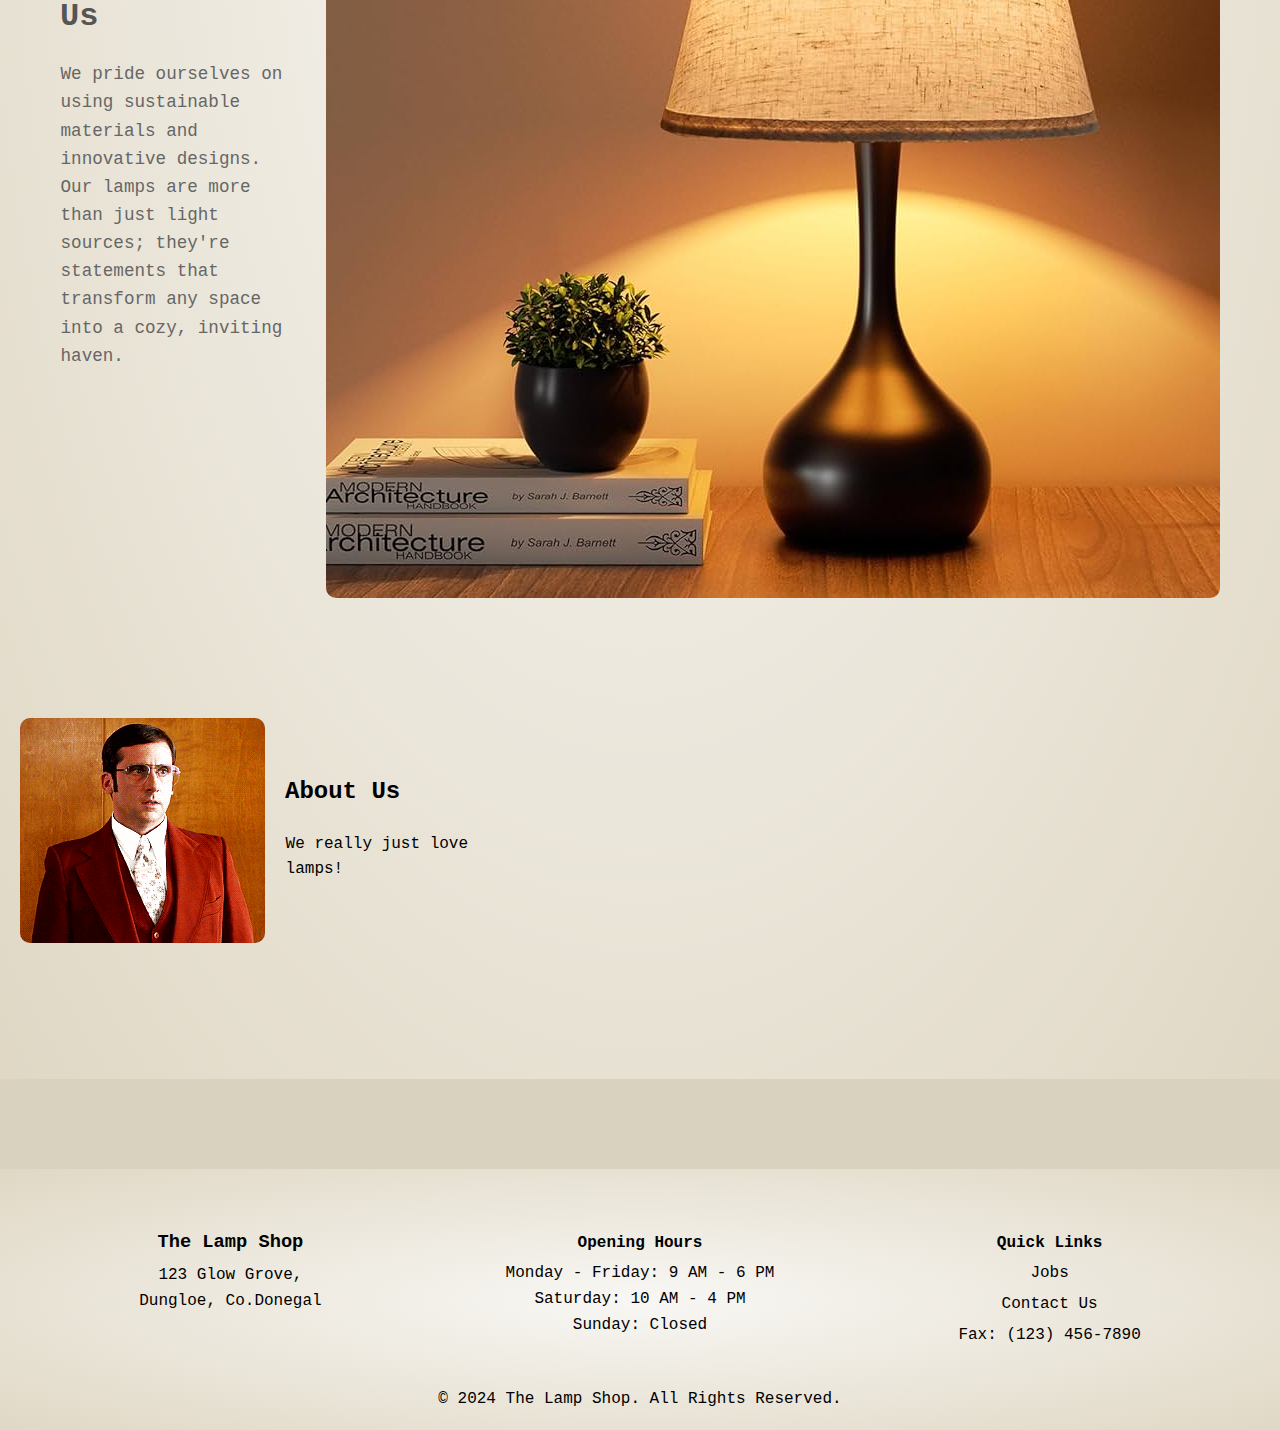
==== commit e7343abc: "Update about.html" ====
--- a/about/about.html
+++ b/about/about.html
@@ -45,15 +45,9 @@
             </div>
 		<div class="cart-icon-container">
                 <button class="cart-button">
-                    <i class="fas fa-shopping-cart"></i>
+                    <a href="../cart/cart.html"><i class="fas fa-shopping-cart"></i></a>
                 </button>
                 <div class="cart-dropdown">
-                    <h4>Your Cart</h4>
-                    <ul>
-                        <li>Item 1 - $10.00</li>
-                        <li>Item 2 - $15.00</li>
-                        <li>Item 3 - $20.00</li>
-                    </ul>
                     <button class="checkout-button">Checkout</button>
                 </div>
             </div>
@@ -100,11 +94,12 @@
    	     <img class="about-image" src="../assets/iLoveLamp.gif" alt="About Us">
   	  </div>
 
-   	 <!-- Description -->
+   	 <!-- Gif -->
    	 <div class="about-text-json">
-    	    <h2>About Us</h2>
-    	    <p id="about-section">Loading...</p>
-   	 </div>
+                <h2>About Us</h2>
+                <p>We really just love lamps!</p>
+                <p id="about-section"></p>
+            </div>
 	</div>
 
     </div>
--- a/about/about.css
+++ b/about/about.css
@@ -1,7 +1,8 @@
+@import "../styles.css";
+
 
 /* Banner Styling */
 .banner {
-    background: url('your-banner-image.jpg') no-repeat center center/cover;
     color: white;
     text-align: center;
     padding: 50px 20px;
@@ -24,11 +25,20 @@
 }
 
 .about-row:nth-child(1) {
-    flex-direction: row; /* Default: Image on the left, text on the right */
+    flex-direction: row; /* Image on the left, text on the right */
 }
 
 .about-row:nth-child(0) {
-    flex-direction: row-reverse; /* Alternate: Text on the left, image on the right */
+    flex-direction: row-reverse; /* Text on the left, image on the right */
+}
+
+/* Gif styling */
+.about-gif-sec {
+    display: flex;
+    align-items: center;
+    justify-content: center;
+    margin: 0 30px 0 30px;
+    padding: 0 30px 0 30px;
 }
 
 /* Images */
@@ -57,7 +67,7 @@
     color: #666;
 }
 
-/* Responsive Design */
+/* Responsiveness */
 @media (max-width: 768px) {
     .about-row {
         flex-direction: column;
--- a/styles.css
+++ b/styles.css
@@ -430,18 +430,13 @@
 
 
 
-
-
-
-
-
 /*  */
 /* Featured container */
 /*  */
 .shopBy-container,
 .featured-container {
     background-color: var(--primary-color);
-    height: 65vh;
+    height: 75vh;
     text-align: center;
 }
 
